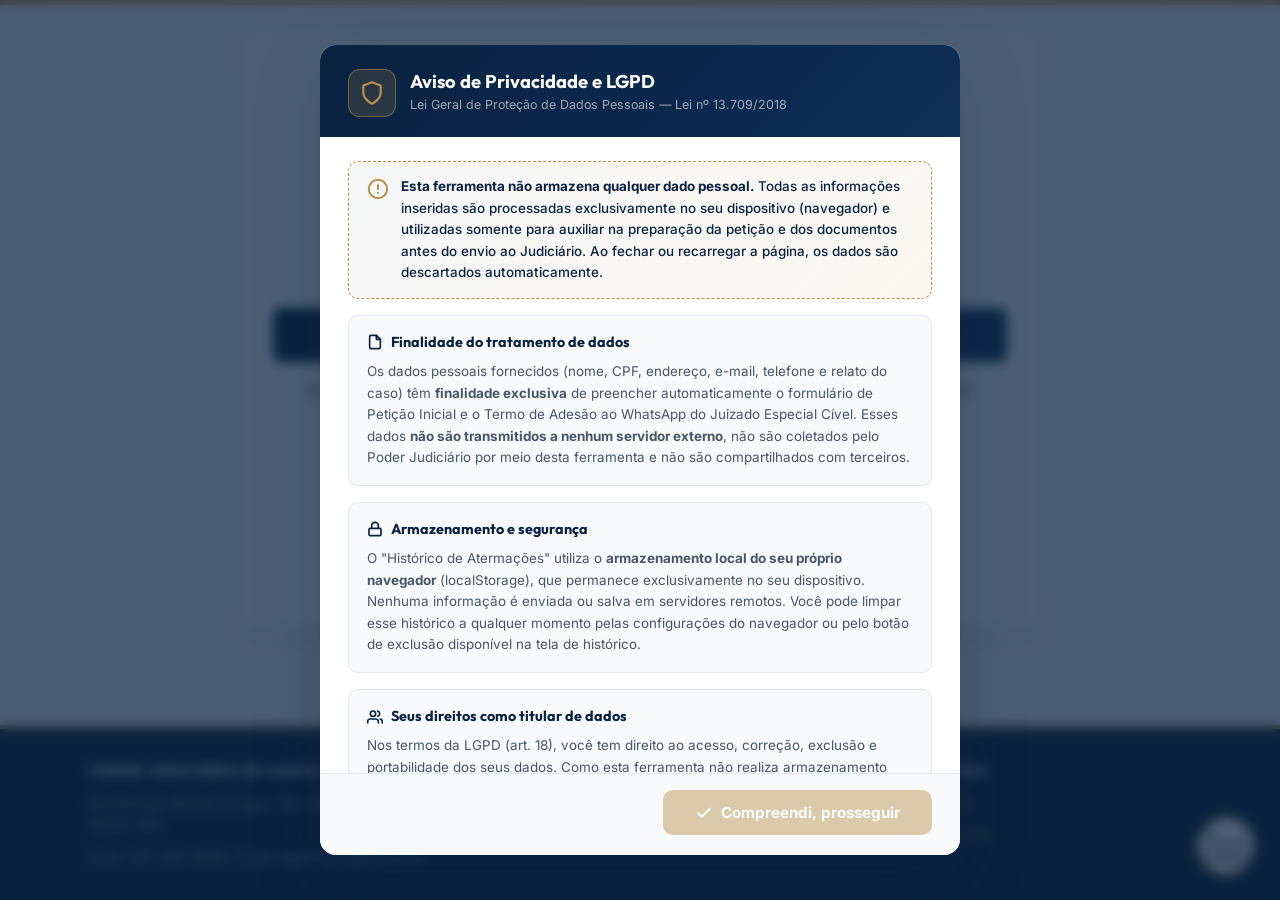
==== index.html @ 0c62af1a "Add files via upload" ====
<!DOCTYPE html>
<html lang="pt-BR">
<head>
    <meta charset="UTF-8">
    <meta http-equiv="X-UA-Compatible" content="IE=edge">
    <meta name="viewport" content="width=device-width, initial-scale=1.0">
    <title>Formulário JEC - Juizado Especial Cível | Comarca de Itapoá</title>
    <meta name="description" content="Preencha online o formulário de reclamação do Juizado Especial Cível da Comarca de Itapoá. Ferramenta gratuita e segura.">
    <link rel="stylesheet" href="./style.css">
    <style>
        /* ===== LGPD CONSENT MODAL ===== */
        #lgpdOverlay {
            position: fixed;
            inset: 0;
            background: rgba(10, 34, 64, 0.72);
            backdrop-filter: blur(6px);
            -webkit-backdrop-filter: blur(6px);
            display: flex;
            align-items: center;
            justify-content: center;
            z-index: 99999;
            padding: 16px;
            animation: lgpdFadeIn 0.3s ease-out;
        }
        @keyframes lgpdFadeIn {
            from { opacity: 0; }
            to   { opacity: 1; }
        }
        #lgpdBox {
            background: #ffffff;
            border-radius: 16px;
            box-shadow: 0 24px 64px rgba(10, 34, 64, 0.28);
            max-width: 640px;
            width: 100%;
            max-height: 90vh;
            display: flex;
            flex-direction: column;
            overflow: hidden;
            animation: lgpdSlideUp 0.35s cubic-bezier(0.34, 1.56, 0.64, 1);
        }
        @keyframes lgpdSlideUp {
            from { transform: translateY(32px) scale(0.97); opacity: 0; }
            to   { transform: translateY(0) scale(1); opacity: 1; }
        }
        #lgpdHeader {
            background: linear-gradient(135deg, #0a2240 0%, #0d2e56 100%);
            padding: 24px 28px 20px;
            display: flex;
            align-items: center;
            gap: 14px;
            flex-shrink: 0;
        }
        #lgpdHeaderIcon {
            width: 48px;
            height: 48px;
            background: rgba(184, 144, 71, 0.18);
            border: 1.5px solid rgba(184, 144, 71, 0.5);
            border-radius: 12px;
            display: flex;
            align-items: center;
            justify-content: center;
            flex-shrink: 0;
        }
        #lgpdHeaderText h2 {
            margin: 0;
            font-family: var(--font-title, 'Barlow', sans-serif);
            font-size: 1.15rem;
            font-weight: 700;
            color: #ffffff;
            line-height: 1.2;
        }
        #lgpdHeaderText p {
            margin: 3px 0 0;
            font-size: 0.78rem;
            color: rgba(255,255,255,0.6);
            font-family: var(--font-body, 'Inter', sans-serif);
        }
        #lgpdBody {
            padding: 24px 28px;
            overflow-y: auto;
            flex: 1;
            display: flex;
            flex-direction: column;
            gap: 16px;
        }
        .lgpd-section {
            background: #f8fafc;
            border: 1px solid #e2e8f0;
            border-radius: 10px;
            padding: 16px 18px;
        }
        .lgpd-section-title {
            display: flex;
            align-items: center;
            gap: 8px;
            margin: 0 0 8px 0;
            font-family: var(--font-title, sans-serif);
            font-size: 0.9rem;
            font-weight: 700;
            color: #0a2240;
        }
        .lgpd-section p {
            margin: 0;
            font-family: var(--font-body, 'Inter', sans-serif);
            font-size: 0.84rem;
            color: #4a5568;
            line-height: 1.6;
        }
        .lgpd-highlight {
            background: linear-gradient(135deg, rgba(10,34,64,0.04) 0%, rgba(184,144,71,0.07) 100%);
            border: 1.5px dashed #b89047;
            border-radius: 10px;
            padding: 14px 18px;
            display: flex;
            align-items: flex-start;
            gap: 12px;
        }
        .lgpd-highlight p {
            margin: 0;
            font-family: var(--font-body, 'Inter', sans-serif);
            font-size: 0.84rem;
            color: #0a2240;
            line-height: 1.6;
            font-weight: 500;
        }
        #lgpdCheckArea {
            display: flex;
            align-items: flex-start;
            gap: 12px;
            padding: 16px 18px;
            background: #f0f4f8;
            border-radius: 10px;
            border: 1.5px solid #cbd5e0;
            cursor: pointer;
            transition: border-color 0.2s ease, background 0.2s ease;
        }
        #lgpdCheckArea:hover {
            border-color: #b89047;
            background: #fefcf5;
        }
        #lgpdCheckArea.checked {
            border-color: #38a169;
            background: #f0fff4;
        }
        #lgpdCheckbox {
            width: 20px;
            height: 20px;
            min-width: 20px;
            accent-color: #38a169;
            margin-top: 1px;
            cursor: pointer;
        }
        #lgpdCheckArea label {
            font-family: var(--font-body, 'Inter', sans-serif);
            font-size: 0.85rem;
            color: #2d3748;
            line-height: 1.55;
            cursor: pointer;
            font-weight: 500;
        }
        #lgpdFooter {
            padding: 16px 28px 20px;
            border-top: 1px solid #e2e8f0;
            display: flex;
            justify-content: flex-end;
            flex-shrink: 0;
            background: #f8fafc;
        }
        #lgpdAcceptBtn {
            background: #b89047;
            color: #ffffff;
            border: none;
            padding: 13px 32px;
            border-radius: 10px;
            font-family: var(--font-body, 'Inter', sans-serif);
            font-size: 0.95rem;
            font-weight: 700;
            cursor: pointer;
            transition: all 0.2s ease;
            opacity: 0.45;
            pointer-events: none;
            display: flex;
            align-items: center;
            gap: 8px;
        }
        #lgpdAcceptBtn.enabled {
            opacity: 1;
            pointer-events: all;
        }
        #lgpdAcceptBtn.enabled:hover {
            background: #a37c37;
            transform: translateY(-1px);
            box-shadow: 0 6px 18px rgba(184,144,71,0.35);
        }
        #lgpdAcceptBtn.enabled:active {
            transform: translateY(0);
        }
    </style>
</head>
<body>

  <!-- ===== MODAL LGPD ===== -->
  <div id="lgpdOverlay" role="dialog" aria-modal="true" aria-labelledby="lgpdTitle">
    <div id="lgpdBox">

      <!-- Cabeçalho -->
      <div id="lgpdHeader">
        <div id="lgpdHeaderIcon">
          <svg viewBox="0 0 24 24" width="26" height="26" fill="none" stroke="#b89047" stroke-width="2" stroke-linecap="round" stroke-linejoin="round">
            <path d="M12 22s8-4 8-10V5l-8-3-8 3v7c0 6 8 10 8 10z"/>
          </svg>
        </div>
        <div id="lgpdHeaderText">
          <h2 id="lgpdTitle">Aviso de Privacidade e LGPD</h2>
          <p>Lei Geral de Proteção de Dados Pessoais — Lei nº 13.709/2018</p>
        </div>
      </div>

      <!-- Corpo -->
      <div id="lgpdBody">

        <!-- Destaque principal -->
        <div class="lgpd-highlight">
          <svg viewBox="0 0 24 24" width="22" height="22" fill="none" stroke="#b89047" stroke-width="2.2" stroke-linecap="round" stroke-linejoin="round" style="flex-shrink:0;margin-top:2px">
            <circle cx="12" cy="12" r="10"/>
            <line x1="12" y1="8" x2="12" y2="12"/>
            <line x1="12" y1="16" x2="12.01" y2="16"/>
          </svg>
          <p><strong>Esta ferramenta não armazena qualquer dado pessoal.</strong> Todas as informações inseridas são processadas exclusivamente no seu dispositivo (navegador) e utilizadas somente para auxiliar na preparação da petição e dos documentos antes do envio ao Judiciário. Ao fechar ou recarregar a página, os dados são descartados automaticamente.</p>
        </div>

        <!-- Seção 1 -->
        <div class="lgpd-section">
          <h3 class="lgpd-section-title">
            <svg viewBox="0 0 24 24" width="16" height="16" fill="none" stroke="#0a2240" stroke-width="2.5" stroke-linecap="round" stroke-linejoin="round"><path d="M14 2H6a2 2 0 0 0-2 2v16a2 2 0 0 0 2 2h12a2 2 0 0 0 2-2V8z"/><polyline points="14 2 14 8 20 8"/></svg>
            Finalidade do tratamento de dados
          </h3>
          <p>Os dados pessoais fornecidos (nome, CPF, endereço, e-mail, telefone e relato do caso) têm <strong>finalidade exclusiva</strong> de preencher automaticamente o formulário de Petição Inicial e o Termo de Adesão ao WhatsApp do Juizado Especial Cível. Esses dados <strong>não são transmitidos a nenhum servidor externo</strong>, não são coletados pelo Poder Judiciário por meio desta ferramenta e não são compartilhados com terceiros.</p>
        </div>

        <!-- Seção 2 -->
        <div class="lgpd-section">
          <h3 class="lgpd-section-title">
            <svg viewBox="0 0 24 24" width="16" height="16" fill="none" stroke="#0a2240" stroke-width="2.5" stroke-linecap="round" stroke-linejoin="round"><rect x="3" y="11" width="18" height="11" rx="2" ry="2"/><path d="M7 11V7a5 5 0 0 1 10 0v4"/></svg>
            Armazenamento e segurança
          </h3>
          <p>O "Histórico de Atermações" utiliza o <strong>armazenamento local do seu próprio navegador</strong> (localStorage), que permanece exclusivamente no seu dispositivo. Nenhuma informação é enviada ou salva em servidores remotos. Você pode limpar esse histórico a qualquer momento pelas configurações do navegador ou pelo botão de exclusão disponível na tela de histórico.</p>
        </div>

        <!-- Seção 3 -->
        <div class="lgpd-section">
          <h3 class="lgpd-section-title">
            <svg viewBox="0 0 24 24" width="16" height="16" fill="none" stroke="#0a2240" stroke-width="2.5" stroke-linecap="round" stroke-linejoin="round"><path d="M17 21v-2a4 4 0 0 0-4-4H5a4 4 0 0 0-4 4v2"/><circle cx="9" cy="7" r="4"/><path d="M23 21v-2a4 4 0 0 0-3-3.87"/><path d="M16 3.13a4 4 0 0 1 0 7.75"/></svg>
            Seus direitos como titular de dados
          </h3>
          <p>Nos termos da LGPD (art. 18), você tem direito ao acesso, correção, exclusão e portabilidade dos seus dados. Como esta ferramenta não realiza armazenamento remoto, o exercício pleno desses direitos ocorre diretamente no seu dispositivo. O envio formal da petição ao Judiciário ocorrerá somente mediante protocolo presencial ou eletrônico no cartório competente, com o consentimento da parte interessada.</p>
        </div>

        <!-- Checkbox de aceite -->
        <div id="lgpdCheckArea" onclick="lgpdAreaClick(event)">
          <input type="checkbox" id="lgpdCheckbox" onchange="lgpdUpdateState()" aria-label="Declaro que li e concordo com a política de privacidade">
          <label for="lgpdCheckbox">Declaro que li e compreendi o presente Aviso de Privacidade e <strong>concordo com o uso temporário dos meus dados pessoais</strong> exclusivamente para a preparação dos documentos do Juizado Especial Cível.</label>
        </div>

      </div>

      <!-- Rodapé com botão -->
      <div id="lgpdFooter">
        <button type="button" id="lgpdAcceptBtn" onclick="acceptLgpd()" disabled>
          <svg viewBox="0 0 24 24" width="18" height="18" fill="none" stroke="currentColor" stroke-width="2.5" stroke-linecap="round" stroke-linejoin="round"><polyline points="20 6 9 17 4 12"/></svg>
          Compreendi, prosseguir
        </button>
      </div>

    </div>
  </div>
  <!-- ===== FIM MODAL LGPD ===== -->

  <!-- Faixa Dourada Superior -->
  <div class="top-accent-bar"></div>

  <div class="app-container">


    <!-- Conteúdo Principal -->
    <main class="container-main">
        <div class="info-container">
            <img src="./icons/judge.svg" class="main-page-illustration" alt="FormulÃ¡rio JEC" style="width: 180px; height: 130px; margin: 0 auto 8px auto; display: block;">
            <h1 class="name">
                Reclamação de Juizado Especial Cível
            </h1>
            <div class="info">
                <h1 class="title">
                    Triagem
                </h1>
                <p class="text" style="text-align: center;">
                    O reclamado (réu) é órgão público, autarquia, fundação ou empresa pública federal?
                </p>
            </div>
            <div class="button-container">
                <a href="./warn.html" class="btn-success">
                    Sim
                </a>
                <a href="./needs.html" class="btn-danger">
                    Não
                </a>
            </div>
            <div style="margin-top: 16px; width: 100%; display: flex; justify-content: center; border-top: 1px solid var(--color-border); padding-top: 16px;">
                <a href="./history.html" class="btn-history" style="text-align: center; width: 100%; max-width: 320px; border: 1.5px solid var(--color-accent); color: var(--color-primary); background-color: transparent; padding: 12px; border-radius: 8px; font-weight: 600; text-decoration: none; transition: all 0.2s ease; display: flex; align-items: center; justify-content: center; gap: 8px;">
                    <svg viewBox="0 0 24 24" width="18" height="18" fill="none" stroke="currentColor" stroke-width="2" stroke-linecap="round" stroke-linejoin="round">
                        <path d="M12 8v4l3 3"></path>
                        <circle cx="12" cy="12" r="10"></circle>
                    </svg>
                    <span>Histórico de Atermações</span>
                </a>
            </div>
        </div>
    </main>
  </div>

  <footer class="app-footer-inst">
    <div class="app-footer-grid">
      <div class="footer-col">
        <h4>Poder Judiciário de Santa Catarina</h4>
        <p>Rua Mariana Michels Borges, 776 - Bairro: Itapema do Norte - CEP: 89249-000</p>
        <p>Fone: (47) 3130-8408 • Email: itapoa.vara1@tjsc.jus.br</p>
      </div>
      <div class="footer-col">
        <h4>Horário de Funcionamento</h4>
        <p>Regimental: 12:00 às 19:00</p>
        <p>Atendimento ao Público: 12:00 às 18:00</p>
      </div>
      <div class="footer-col">
        <h4>Links Úteis</h4>
        <a href="https://app.tjsc.jus.br/tjsc-consulta-email/#/" target="_blank">E-mails úteis</a>
        <a href="https://www.tjsc.jus.br/enderecos-e-telefones" target="_blank">Telefones úteis</a>
      </div>
    </div>
  </footer>

  
  <style type="text/css">
      /* --- Estilos do Cronos Assistente --- */
      .assistant-floating-btn {
          position: fixed;
          bottom: 24px;
          right: 24px;
          width: 60px;
          height: 60px;
          border-radius: 50%;
          border: 3px solid var(--color-accent, #b89047);
          background-color: var(--color-card-bg, #ffffff);
          box-shadow: 0 8px 24px rgba(10, 34, 64, 0.18);
          cursor: pointer;
          z-index: 9999;
          padding: 0;
          overflow: hidden;
          transition: all 0.3s cubic-bezier(0.175, 0.885, 0.32, 1.275);
          display: flex;
          align-items: center;
          justify-content: center;
          outline: none;
      }
      .assistant-floating-btn img {
          width: 100%;
          height: 100%;
          object-fit: cover;
          display: block;
      }
      .assistant-floating-btn:hover {
          transform: scale(1.1) translateY(-3px);
          box-shadow: 0 12px 32px rgba(10, 34, 64, 0.28);
          border-color: var(--color-accent-hover, #a37c37);
      }
      .assistant-floating-btn:active {
          transform: scale(0.95);
      }
      .cronos-modal-overlay {
          position: fixed;
          top: 0;
          left: 0;
          width: 100%;
          height: 100%;
          background-color: rgba(10, 34, 64, 0.4);
          backdrop-filter: blur(4px);
          display: flex;
          align-items: center;
          justify-content: center;
          z-index: 10000;
          animation: fadeInHelp 0.2s ease-out;
      }
      .cronos-modal-overlay.hidden {
          display: none !important;
      }
      .cronos-modal-box {
          background-color: var(--color-card-bg, #ffffff);
          border-radius: var(--radius, 8px);
          box-shadow: 0 15px 35px rgba(10, 34, 64, 0.2);
          width: 90%;
          box-sizing: border-box;
          animation: scaleUpHelp 0.2s ease-out;
      }
      .assistant-giant-box {
          max-width: 840px !important;
          width: 94% !important;
          max-height: 90vh;
          display: flex;
          flex-direction: column;
          padding: 0 !important;
          overflow: hidden;
          border: 1px solid var(--color-border, #e2e8f0);
      }
      .assistant-modal-header {
          display: flex;
          align-items: center;
          gap: 16px;
          padding: 20px 24px;
          background-color: var(--color-bg, #f4f6f9);
          border-bottom: 1px solid var(--color-border, #e2e8f0);
          position: relative;
          flex-shrink: 0;
          text-align: left;
      }
      .assistant-modal-logo {
          width: 36px;
          height: 36px;
          border-radius: 50%;
          border: 1.5px solid var(--color-accent, #b89047);
          object-fit: cover;
      }
      .cronos-modal-title {
          font-family: var(--font-title, sans-serif);
          font-size: 1.25rem;
          font-weight: 700;
          color: var(--color-primary, #0a2240);
          margin: 0;
      }
      .assistant-modal-close-btn {
          position: absolute;
          top: 16px;
          right: 20px;
          background: transparent;
          border: none;
          font-size: 1.75rem;
          font-weight: 300;
          line-height: 1;
          color: var(--color-text-muted, #718096);
          cursor: pointer;
          transition: color 0.2s ease;
      }
      .assistant-modal-close-btn:hover {
          color: var(--color-error, #e53e3e);
      }
      .assistant-modal-body {
          padding: 24px;
          overflow-y: auto;
          flex-grow: 1;
          box-sizing: border-box;
          text-align: left;
      }
      .assistant-body-layout {
          display: flex;
          gap: 24px;
          align-items: flex-start;
      }
      .assistant-hero-column {
          flex: 0 0 240px;
          background: linear-gradient(135deg, rgba(10, 34, 64, 0.03) 0%, rgba(184, 144, 71, 0.05) 100%);
          border: 1px solid var(--color-border, #e2e8f0);
          border-radius: 12px;
          padding: 24px 20px;
          box-sizing: border-box;
          display: flex;
          flex-direction: column;
          align-items: center;
          gap: 16px;
          position: sticky;
          top: 0;
          box-shadow: 0 4px 12px rgba(10, 34, 64, 0.03);
          align-self: flex-start;
      }
      .assistant-hero-column img {
          width: 140px;
          height: 140px;
          border-radius: 50%;
          border: 4px solid var(--color-accent, #b89047);
          object-fit: cover;
          box-shadow: 0 8px 20px rgba(10, 34, 64, 0.15);
          transition: all 0.3s cubic-bezier(0.175, 0.885, 0.32, 1.275);
      }
      .assistant-hero-column:hover img {
          transform: scale(1.06) rotate(3deg);
          border-color: var(--color-accent-hover, #a37c37);
      }
      .assistant-hero-title {
          margin: 0;
          font-family: var(--font-title, sans-serif);
          font-size: 1.15rem;
          color: var(--color-primary, #0a2240);
          font-weight: 700;
          text-align: center;
      }
      .assistant-hero-text {
          margin: 0;
          font-family: var(--font-body, sans-serif);
          font-size: 0.85rem;
          color: var(--color-text-muted, #718096);
          line-height: 1.45;
          text-align: center;
      }
      .assistant-content-column {
          flex: 1;
          display: flex;
          flex-direction: column;
          gap: 12px;
      }
      .assistant-contact-section {
          background: linear-gradient(135deg, rgba(10, 34, 64, 0.02) 0%, rgba(184, 144, 71, 0.04) 100%);
          border: 1px dashed var(--color-accent, #b89047);
          border-radius: 8px;
          padding: 16px 20px;
          margin-top: 12px;
      }
      .cronos-modal-btn {
          padding: 10px 20px;
          font-family: var(--font-body, sans-serif);
          font-size: 0.9rem;
          font-weight: 500;
          border-radius: var(--radius, 8px);
          cursor: pointer;
          transition: all 0.2s ease;
          display: inline-flex;
          align-items: center;
          justify-content: center;
          gap: 8px;
          text-decoration: none;
          border: none;
      }
      .cronos-modal-btn-primary {
          background-color: var(--color-accent, #b89047);
          color: white;
      }
      .cronos-modal-btn-primary:hover {
          background-color: var(--color-accent-hover, #a37c37);
          transform: translateY(-1px);
      }
      @keyframes fadeInHelp {
          from { opacity: 0; }
          to { opacity: 1; }
      }
      @keyframes scaleUpHelp {
          from { transform: scale(0.95); opacity: 0; }
          to { transform: scale(1); opacity: 1; }
      }
  </style>
  <!-- Botão Flutuante do Cronos Assistente -->
  <button type="button" id="cronosAssistantBtn" class="assistant-floating-btn" title="Cronos Assistente - Ajuda Geral">
      <img src="./icons/cronos-assistant.jpg" alt="Cronos Assistente">
  </button>

  <!-- Modal Gigante do Cronos Assistente -->
  <div id="cronosAssistantModal" class="cronos-modal-overlay hidden">
      <div class="cronos-modal-box assistant-giant-box">
          <div class="assistant-modal-header">
              <img src="./icons/cronos-assistant.jpg" class="assistant-modal-logo" alt="Cronos Assistente">
              <div>
                  <h3 class="cronos-modal-title">Triagem JEC</h3>
                  <p style="margin: 2px 0 0 0; font-size: 0.85rem; color: var(--color-text-muted); font-family: var(--font-body); line-height: 1;">Guia de Ajuda Integrado</p>
              </div>
              <button type="button" class="assistant-modal-close-btn" id="closeAssistantModalBtn">&times;</button>
          </div>
          
          <div class="assistant-modal-body">
              <div class="assistant-body-layout">
                  <!-- Coluna da Esquerda: Cronos Assistente Hero -->
                  <div class="assistant-hero-column">
                      <img src="./icons/cronos-assistant.jpg" alt="Cronos Assistente">
                      <h4 class="assistant-hero-title">Como funciona?</h4>
                      <p class="assistant-hero-text">
                          Eu sou o Cronos, seu assistente. Veja ao lado como funciona a triagem de competência!
                      </p>
                  </div>

                  <!-- Coluna da Direita: Conteúdo de Instrução -->
                  <div class="assistant-content-column">
                                  <h3 style="margin: 0 0 12px 0; font-family: var(--font-title); color: var(--color-primary); font-size: 1.1rem; font-weight: 700;">🔍 Triagem do Juizado Especial Cível (JEC)</h3>
            <p style="margin-bottom: 12px; font-size: 0.88rem; color: var(--color-text-main);">Esta página realiza uma triagem obrigatória para saber se o seu caso pode ser processado no Juizado Especial Cível da Justiça Estadual.</p>
            <h4 style="margin: 14px 0 6px 0; color: var(--color-primary); font-size: 0.95rem; font-weight: 700; font-family: var(--font-title);">Regra de competência:</h4>
            <ul style="padding-left: 20px; margin: 0; display: flex; flex-direction: column; gap: 8px; font-size: 0.85rem; color: var(--color-text-main);">
                <li>O JEC Estadual não pode julgar processos contra a União, Caixa Econômica Federal, INSS ou outros órgãos públicos federais.</li>
                <li>Se a empresa ou órgão reclamado for Federal, responda <strong>"Sim"</strong> para ser orientado sobre qual órgão procurar (Justiça Federal).</li>
                <li>Se for contra empresas comuns (lojas, bancos privados, telefônicas) ou pessoas físicas, clique em <strong>"Não"</strong> para prosseguir para a atermação.</li>
            </ul>
                  </div>
              </div>
          </div>
          
          <div class="cronos-modal-buttons" style="margin-top: 0; justify-content: flex-end; padding: 16px 24px; background-color: var(--color-bg); border-top: 1px solid var(--color-border); flex-shrink: 0; display: flex; gap: 12px; box-sizing: border-box;">
              <button type="button" class="cronos-modal-btn cronos-modal-btn-primary" id="closeAssistantModalOkBtn">Entendi, obrigado!</button>
          </div>
      </div>
  </div>

  <script src="./assistant.js"></script>

  <script>
    // ===== LGPD Consent Logic =====
    (function () {
      var overlay = document.getElementById('lgpdOverlay');
      var btn     = document.getElementById('lgpdAcceptBtn');
      var chk     = document.getElementById('lgpdCheckbox');
      var area    = document.getElementById('lgpdCheckArea');

      // Se já aceitou nesta sessão, esconde o modal imediatamente
      if (sessionStorage.getItem('lgpdAccepted') === '1') {
        overlay.style.display = 'none';
      }

      // Atualiza a UI com base no estado atual do checkbox
      window.lgpdUpdateState = function () {
        if (chk.checked) {
          area.classList.add('checked');
          btn.classList.add('enabled');
          btn.disabled = false;
        } else {
          area.classList.remove('checked');
          btn.classList.remove('enabled');
          btn.disabled = true;
        }
      };

      // Clique na área (fora do checkbox): alterna manualmente e atualiza
      window.lgpdAreaClick = function (event) {
        if (event.target === chk || event.target.tagName === 'LABEL') return;
        chk.checked = !chk.checked;
        lgpdUpdateState();
      };

      window.acceptLgpd = function () {
        if (!chk.checked) return;
        sessionStorage.setItem('lgpdAccepted', '1');
        overlay.style.transition = 'opacity 0.3s ease';
        overlay.style.opacity = '0';
        setTimeout(function () { overlay.style.display = 'none'; }, 300);
      };
    })();
  </script></body>
</html>
---- style.css ----
@import url('https://fonts.googleapis.com/css2?family=Outfit:wght@300;400;500;600;700&family=Inter:wght@400;500;600&display=swap');

:root {
  --color-primary: #0a2240;      /* Azul Escuro Institucional TJSC */
  --color-primary-light: #16365c;
  --color-accent: #b89047;       /* Dourado TJSC */
  --color-accent-hover: #a37c37;
  --color-bg: #f4f6f9;           /* Cinza claro de fundo */
  --color-card-bg: #ffffff;      /* Fundo do card */
  --color-text-main: #2d3748;    /* Texto principal */
  --color-text-muted: #718096;   /* Texto secundário */
  --color-border: #e2e8f0;       /* Cor de borda */
  --color-success: #38a169;      /* Verde sucesso */
  --color-error: #e53e3e;        /* Vermelho erro */
  --font-title: 'Outfit', -apple-system, BlinkMacSystemFont, "Segoe UI", sans-serif;
  --font-body: 'Inter', -apple-system, BlinkMacSystemFont, "Segoe UI", sans-serif;
  --shadow-premium: 0 10px 30px rgba(10, 34, 64, 0.05);
  --shadow-soft: 0 4px 12px rgba(10, 34, 64, 0.03);
  --radius: 8px;
}

* {
  box-sizing: border-box;
  margin: 0;
  padding: 0;
}

body {
  font-family: var(--font-body);
  background-color: var(--color-bg);
  color: var(--color-text-main);
  min-height: 100vh;
  display: flex;
  flex-direction: column;
  line-height: 1.5;
}

/* Faixa Dourada Superior */
.top-accent-bar {
  height: 5px;
  background: linear-gradient(90deg, var(--color-accent) 0%, #d4b473 50%, var(--color-accent) 100%);
  width: 100%;
  flex-shrink: 0;
}

/* Container Principal */
.app-container {
  width: 100%;
  max-width: 1100px;
  margin: 0 auto;
  padding: 24px;
  display: flex;
  flex-direction: column;
  gap: 24px;
  flex-grow: 1;
}

/* Header */
.app-header {
  display: flex;
  justify-content: space-between;
  align-items: center;
  border-bottom: 1px solid var(--color-border);
  padding-bottom: 18px;
}

.logo-area {
  display: flex;
  align-items: center;
  gap: 14px;
}

.logo-icon {
  color: var(--color-accent);
  filter: drop-shadow(0 2px 4px rgba(0, 0, 0, 0.08));
}

.title-wrapper {
  display: flex;
  flex-direction: column;
}

.main-title {
  font-family: var(--font-title);
  font-size: 11px;
  text-transform: uppercase;
  letter-spacing: 1.8px;
  color: var(--color-text-muted);
  font-weight: 700;
}

.sub-title {
  font-family: var(--font-title);
  font-size: 20px;
  color: var(--color-primary);
  font-weight: 700;
}

.app-tag {
  font-family: var(--font-title);
  font-size: 12px;
  font-weight: 700;
  background-color: rgba(184, 144, 71, 0.12);
  color: var(--color-accent);
  padding: 4px 10px;
  border-radius: 6px;
  letter-spacing: 0.8px;
}

/* Abas do Dashboard */
.dashboard-tabs {
  display: flex;
  gap: 8px;
  border-bottom: 2px solid var(--color-border);
  padding-bottom: 1px;
  position: sticky;
  top: 0;
  background-color: var(--color-bg);
  z-index: 100;
  padding-top: 14px;
  margin-top: -14px;
  transition: box-shadow 0.2s ease, border-color 0.2s ease;
}

.dashboard-tabs.stuck {
  box-shadow: 0 4px 6px -1px rgba(0, 0, 0, 0.05), 0 2px 4px -1px rgba(0, 0, 0, 0.03);
  border-bottom-color: transparent;
}

.tab-link {
  display: flex;
  align-items: center;
  gap: 8px;
  padding: 12px 20px;
  color: var(--color-text-muted);
  font-family: var(--font-title);
  font-size: 14px;
  font-weight: 600;
  text-decoration: none;
  border-bottom: 2px solid transparent;
  margin-bottom: -2px;
  transition: all 0.2s ease;
}

.tab-link:hover {
  color: var(--color-primary);
  background-color: rgba(10, 34, 64, 0.03);
  border-top-left-radius: 8px;
  border-top-right-radius: 8px;
}

.tab-link.active {
  color: var(--color-primary);
  border-bottom-color: var(--color-accent);
}

.tab-link svg {
  transition: transform 0.2s ease;
}

.tab-link:hover svg {
  transform: translateY(-1px);
}

/* Conteúdo JEC Específico */
.container-main {
  display: flex;
  flex-direction: column;
  align-items: center;
  width: 100%;
  gap: 24px;
}

/* Info container que age como o Card */
.info-container {
  background-color: var(--color-card-bg);
  border-radius: 16px;
  padding: 32px;
  box-shadow: var(--shadow-premium);
  border: 1px solid var(--color-border);
  display: flex;
  flex-direction: column;
  gap: 24px;
  width: 100%;
  max-width: 800px;
  transition: all 0.3s ease;
}

.name {
  font-family: var(--font-title);
  color: var(--color-primary);
  font-size: 1.8rem;
  font-weight: 700;
  text-align: center;
  border-bottom: 1.5px solid var(--color-border);
  padding-bottom: 16px;
}

.info {
  display: flex;
  flex-direction: column;
  gap: 16px;
}

.title {
  font-family: var(--font-title);
  background: linear-gradient(135deg, var(--color-primary) 0%, var(--color-primary-light) 100%);
  color: white;
  font-weight: 600;
  font-size: 1.25rem;
  padding: 12px 20px;
  border-radius: 8px;
  text-align: center;
}

.text {
  font-size: 1.05rem;
  color: var(--color-text-main);
  line-height: 1.6;
}

.button-container {
  display: flex;
  gap: 16px;
  justify-content: center;
  align-items: center;
  margin-top: 8px;
}

.btn-success,
.btn-danger,
.btn {
  font-family: var(--font-title);
  font-size: 1rem;
  font-weight: 600;
  padding: 12px 28px;
  border-radius: 8px;
  cursor: pointer;
  transition: all 0.2s ease;
  display: inline-flex;
  align-items: center;
  justify-content: center;
  text-decoration: none;
}

.btn-success {
  background-color: var(--color-primary);
  color: white;
  box-shadow: 0 4px 12px rgba(10, 34, 64, 0.15);
}

.btn-success:hover {
  background-color: var(--color-primary-light);
  box-shadow: 0 6px 16px rgba(10, 34, 64, 0.25);
  transform: translateY(-1px);
}

.btn-danger {
  background-color: white;
  border: 1.5px solid var(--color-border);
  color: var(--color-text-main);
}

.btn-danger:hover {
  border-color: var(--color-error);
  color: var(--color-error);
  background-color: rgba(229, 62, 62, 0.03);
  transform: translateY(-1px);
}

.btn-history {
  border: 1.5px solid var(--color-accent) !important;
  color: var(--color-primary) !important;
  background-color: transparent !important;
  transition: all 0.2s ease !important;
}

.btn-history:hover {
  background-color: var(--color-accent) !important;
  color: white !important;
  transform: translateY(-1px) !important;
  box-shadow: 0 4px 12px rgba(184, 144, 71, 0.15);
}

.section {
  display: flex;
  flex-direction: column;
  gap: 20px;
  width: 100%;
}

.input-group {
  display: flex;
  flex-direction: column;
  gap: 8px;
  width: 100%;
}

.input-box {
  display: flex;
  flex-direction: column;
  gap: 8px;
  width: 100%;
}

.input-placeholder {
  font-size: 11px;
  font-weight: 600;
  color: var(--color-text-muted);
  text-transform: uppercase;
  letter-spacing: 0.8px;
}

.form-input {
  width: 100%;
  padding: 12px 16px;
  font-family: var(--font-body);
  font-size: 14px;
  border: 1.5px solid var(--color-border);
  border-radius: 8px;
  background-color: #fafbfc;
  color: var(--color-text-main);
  outline: none;
  transition: all 0.2s ease;
}

.form-input:focus {
  border-color: var(--color-accent);
  box-shadow: 0 0 0 3px rgba(184, 144, 71, 0.15);
  background-color: #ffffff;
}

/* Select custom style */
.form-select {
  width: 100%;
  padding: 12px 16px;
  font-family: var(--font-body);
  font-size: 14px;
  border: 1.5px solid var(--color-border);
  border-radius: 8px;
  background-color: #fafbfc;
  color: var(--color-text-main);
  outline: none;
  transition: all 0.2s ease;
  appearance: none;
  background-image: url("data:image/svg+xml;charset=UTF-8,%3csvg xmlns='http://www.w3.org/2000/svg' viewBox='0 0 24 24' fill='none' stroke='%23718096' stroke-width='2' stroke-linecap='round' stroke-linejoin='round'%3e%3cpolyline points='6 9 12 15 18 9'%3e%3c/polyline%3e%3c/svg%3e");
  background-repeat: no-repeat;
  background-position: right 16px center;
  background-size: 16px;
}

.form-select:focus {
  border-color: var(--color-accent);
  box-shadow: 0 0 0 3px rgba(184, 144, 71, 0.15);
  background-color: #ffffff;
}

textarea.form-input {
  resize: vertical;
  min-height: 120px;
}

.check-box {
  display: flex;
  align-items: center;
  gap: 10px;
  cursor: pointer;
}

.check-box input[type="checkbox"] {
  width: 18px;
  height: 18px;
  accent-color: var(--color-accent);
  cursor: pointer;
}

.check-box .check {
  font-size: 14px;
  font-weight: 500;
  color: var(--color-text-main);
  text-transform: none;
  letter-spacing: normal;
}

.warn {
  color: var(--color-error);
  font-size: 12px;
  font-weight: 500;
  margin-top: 4px;
  display: flex;
  align-items: center;
  gap: 4px;
}

.hidden {
  display: none !important;
}

/* Footer institucional oficial do Cronos */
.app-footer-inst {
  background-color: var(--color-primary);
  color: rgba(255, 255, 255, 0.7);
  padding: 32px 24px;
  margin-top: auto;
  border-top: 4px solid var(--color-accent);
}

.app-footer-grid {
  display: grid;
  grid-template-columns: 1.5fr 1fr 1fr;
  gap: 32px;
  max-width: 1100px;
  margin: 0 auto;
}

@media (max-width: 768px) {
  .app-footer-grid {
    grid-template-columns: 1fr;
    gap: 24px;
  }
}

.footer-col {
  display: flex;
  flex-direction: column;
  gap: 12px;
}

.footer-col h4 {
  font-family: var(--font-title);
  color: white;
  font-size: 14px;
  text-transform: uppercase;
  letter-spacing: 1px;
}

.footer-col p, .footer-col span {
  font-size: 13px;
  line-height: 1.6;
}

.footer-col a {
  color: var(--color-accent);
  text-decoration: none;
  font-size: 13px;
  transition: color 0.2s;
}

.footer-col a:hover {
  color: #d4b473;
  text-decoration: underline;
}

/* Estilos dos Anexos / Previews */
.file-preview, .file-preview-grid {
  margin-top: 10px;
  display: flex;
  gap: 10px;
  flex-wrap: wrap;
}
.file-preview-item {
  position: relative;
  width: 80px;
  height: 80px;
  border-radius: 8px;
  border: 1.5px solid var(--color-border);
  overflow: hidden;
  box-shadow: var(--shadow-soft);
}
.file-preview-item img {
  width: 100%;
  height: 100%;
  object-fit: cover;
}
.file-preview-item .remove-preview-btn {
  position: absolute;
  top: 4px;
  right: 4px;
  background-color: rgba(229, 62, 62, 0.9);
  color: white;
  border: none;
  border-radius: 50%;
  width: 20px;
  height: 20px;
  font-size: 12px;
  font-weight: bold;
  cursor: pointer;
  display: flex;
  align-items: center;
  justify-content: center;
  box-shadow: 0 2px 4px rgba(0, 0, 0, 0.2);
  transition: background-color 0.2s;
}
.file-preview-item .remove-preview-btn:hover {
  background-color: #e53e3e;
}

/* Estilos de Impressão */
@media print {
  body {
    background-color: white !important;
    color: black !important;
  }
  .top-accent-bar,
  .app-header,
  .dashboard-tabs,
  .info-container,
  .app-footer-inst,
  #pageFooter {
    display: none !important;
  }
  .container-main {
    padding: 0 !important;
    margin: 0 !important;
  }
  #doc1, #doc2 {
    display: block !important;
  }
  #firstTerm:not(.hidden),
  #secondTerm:not(.hidden),
  #thirdTerm:not(.hidden) {
    display: block !important;
    page-break-after: always;
  }
  .attached-doc-page {
    display: block !important;
    page-break-before: always;
    page-break-after: always;
  }
}

/* Modal Estilos */
.cronos-modal-overlay {
  position: fixed;
  top: 0;
  left: 0;
  right: 0;
  bottom: 0;
  background-color: rgba(10, 34, 64, 0.65);
  display: flex;
  align-items: center;
  justify-content: center;
  z-index: 10000;
  backdrop-filter: blur(4px);
  animation: fadeIn 0.25s ease;
}

.cronos-modal-box {
  background-color: var(--color-card-bg);
  border-radius: 16px;
  padding: 32px;
  max-width: 500px;
  width: 90%;
  box-shadow: 0 20px 40px rgba(10, 34, 64, 0.15);
  border: 1px solid var(--color-border);
  display: flex;
  flex-direction: column;
  gap: 20px;
  animation: scaleUp 0.25s cubic-bezier(0.34, 1.56, 0.64, 1);
  text-align: center;
}

.cronos-modal-title {
  font-family: var(--font-title);
  color: var(--color-primary);
  font-size: 1.5rem;
  font-weight: 700;
}

.cronos-modal-text {
  font-size: 1rem;
  color: var(--color-text-main);
  line-height: 1.6;
}

.cronos-modal-buttons {
  display: flex;
  gap: 16px;
  justify-content: center;
  margin-top: 8px;
}

.cronos-modal-btn {
  font-family: var(--font-title);
  font-size: 0.95rem;
  font-weight: 600;
  padding: 10px 24px;
  border-radius: 8px;
  cursor: pointer;
  transition: all 0.2s ease;
  display: inline-flex;
  align-items: center;
  justify-content: center;
  gap: 8px;
  text-decoration: none;
  border: none;
}

.cronos-modal-btn-primary {
  background-color: var(--color-accent);
  color: white;
}

.cronos-modal-btn-primary:hover {
  background-color: var(--color-accent-hover);
  transform: translateY(-1px);
}

.cronos-modal-btn-secondary {
  background-color: var(--color-primary);
  color: white;
}

.cronos-modal-btn-secondary:hover {
  background-color: var(--color-primary-light);
  transform: translateY(-1px);
}

.cronos-modal-btn-cancel {
  background-color: white;
  border: 1.5px solid var(--color-border);
  color: var(--color-text-muted);
}

.cronos-modal-btn-cancel:hover {
  border-color: var(--color-text-main);
  color: var(--color-text-main);
}

@keyframes fadeIn {
  from { opacity: 0; }
  to { opacity: 1; }
}

@keyframes scaleUp {
  from { transform: scale(0.95); opacity: 0; }
  to { transform: scale(1); opacity: 1; }
}

/* ==========================================
   BOTOES FLUTUANTES DE AJUDA E POPUPS (JEC)
   ========================================== */

.help-popup-container {
  display: inline-block;
  line-height: 1;
  z-index: 99;
}

.btn-help-icon {
  background-color: transparent;
  border: 1.5px solid var(--color-border);
  color: var(--color-text-muted);
  width: 28px;
  height: 28px;
  border-radius: 50%;
  display: inline-flex;
  align-items: center;
  justify-content: center;
  cursor: pointer;
  transition: all 0.2s ease;
  padding: 0;
  outline: none;
}

.btn-help-icon:hover,
.btn-help-icon.active {
  background-color: var(--color-bg);
  border-color: var(--color-accent);
  color: var(--color-accent);
  box-shadow: 0 0 8px rgba(184, 144, 71, 0.2);
}

.btn-help-icon svg {
  display: block;
}

.help-popup-content {
  position: absolute;
  top: 100%;
  right: 0;
  margin-top: 8px;
  background-color: rgba(255, 255, 255, 0.98);
  backdrop-filter: blur(8px);
  -webkit-backdrop-filter: blur(8px);
  border: 1px solid var(--color-border);
  box-shadow: 0 10px 30px rgba(10, 34, 64, 0.12);
  border-radius: var(--radius);
  padding: 16px;
  z-index: 1000;
  width: max-content;
  max-width: 320px;
  box-sizing: border-box;
  animation: fadeInHelp 0.2s ease-out;
}

.help-popup-content.hidden {
  display: none !important;
}

@keyframes fadeInHelp {
  from {
    opacity: 0;
  }
  to {
    opacity: 1;
  }
}

/* Custom scrollbar inside the popup description */
.help-popup-content div::-webkit-scrollbar {
  width: 4px;
}

.help-popup-content div::-webkit-scrollbar-track {
  background: transparent;
}

.help-popup-content div::-webkit-scrollbar-thumb {
  background: var(--color-border);
  border-radius: 2px;
}

.help-popup-content div::-webkit-scrollbar-thumb:hover {
  background: var(--color-accent);
}

/* ==========================================
   BOTOES FLUTUANTES DO ASSISTENTE CRONOS
   ========================================== */

/* Botão flutuante na extremidade inferior direita */
.assistant-floating-btn {
  position: fixed;
  bottom: 24px;
  right: 24px;
  width: 60px;
  height: 60px;
  border-radius: 50%;
  border: 3px solid var(--color-accent);
  background-color: var(--color-card-bg);
  box-shadow: 0 8px 24px rgba(10, 34, 64, 0.18);
  cursor: pointer;
  z-index: 9999;
  padding: 0;
  overflow: hidden;
  transition: all 0.3s cubic-bezier(0.175, 0.885, 0.32, 1.275);
  display: flex;
  align-items: center;
  justify-content: center;
  outline: none;
}

.assistant-floating-btn img {
  width: 100%;
  height: 100%;
  object-fit: cover;
  display: block;
}

.assistant-floating-btn:hover {
  transform: scale(1.1) translateY(-3px);
  box-shadow: 0 12px 32px rgba(10, 34, 64, 0.28);
  border-color: var(--color-accent-hover);
}

.assistant-floating-btn:active {
  transform: scale(0.95);
}

/* Modal Gigante do Assistente */
.assistant-giant-box {
  max-width: 840px !important;
  width: 94% !important;
  max-height: 90vh;
  display: flex;
  flex-direction: column;
  padding: 0 !important; /* Retira o padding padrão do box para estruturar o scroll interno */
  overflow: hidden;
  border: 1px solid var(--color-border);
}

.assistant-modal-header {
  display: flex;
  align-items: center;
  gap: 16px;
  padding: 20px 24px;
  background-color: var(--color-bg);
  border-bottom: 1px solid var(--color-border);
  position: relative;
  flex-shrink: 0;
}

.assistant-modal-logo {
  width: 36px;
  height: 36px;
  border-radius: 50%;
  border: 1.5px solid var(--color-accent);
  object-fit: cover;
}

.assistant-modal-close-btn {
  position: absolute;
  top: 16px;
  right: 20px;
  background: transparent;
  border: none;
  font-size: 1.75rem;
  font-weight: 300;
  line-height: 1;
  color: var(--color-text-muted);
  cursor: pointer;
  transition: color 0.2s ease;
}

.assistant-modal-close-btn:hover {
  color: var(--color-error);
}

.assistant-modal-body {
  padding: 24px;
  overflow-y: auto;
  flex-grow: 1;
  box-sizing: border-box;
}

/* Layout de duas colunas do Assistente */
.assistant-body-layout {
  display: flex;
  gap: 24px;
  align-items: flex-start;
}

.assistant-hero-column {
  flex: 0 0 240px;
  background: linear-gradient(135deg, rgba(10, 34, 64, 0.03) 0%, rgba(184, 144, 71, 0.05) 100%);
  border: 1px solid var(--color-border);
  border-radius: 12px;
  padding: 24px 20px;
  box-sizing: border-box;
  display: flex;
  flex-direction: column;
  align-items: center;
  gap: 16px;
  position: sticky;
  top: 0;
  box-shadow: var(--shadow-soft);
  align-self: flex-start;
}

.assistant-hero-column img {
  width: 140px;
  height: 140px;
  border-radius: 50%;
  border: 4px solid var(--color-accent);
  object-fit: cover;
  box-shadow: 0 8px 20px rgba(10, 34, 64, 0.15);
  transition: all 0.3s cubic-bezier(0.175, 0.885, 0.32, 1.275);
}

.assistant-hero-column:hover img {
  transform: scale(1.06) rotate(3deg);
  border-color: var(--color-accent-hover);
}

.assistant-hero-title {
  margin: 0;
  font-family: var(--font-title);
  font-size: 1.15rem;
  color: var(--color-primary);
  font-weight: 700;
  text-align: center;
}

.assistant-hero-text {
  margin: 0;
  font-family: var(--font-body);
  font-size: 0.85rem;
  color: var(--color-text-muted);
  line-height: 1.45;
  text-align: center;
}

.assistant-content-column {
  flex: 1;
  display: flex;
  flex-direction: column;
  gap: 12px;
}

/* Acordeão elegante */
.assistant-accordion {
  display: flex;
  flex-direction: column;
  gap: 12px;
  margin-bottom: 24px;
}

.accordion-item {
  border: 1px solid var(--color-border);
  border-radius: var(--radius);
  background-color: var(--color-card-bg);
  overflow: hidden;
  transition: border-color 0.2s ease;
}

.accordion-item:hover {
  border-color: var(--color-accent);
}

.accordion-header {
  width: 100%;
  padding: 16px 20px;
  background: transparent;
  border: none;
  display: flex;
  justify-content: space-between;
  align-items: center;
  font-family: var(--font-title);
  font-weight: 600;
  font-size: 0.95rem;
  color: var(--color-primary);
  text-align: left;
  cursor: pointer;
  outline: none;
  transition: background-color 0.2s ease;
}

.accordion-header:hover {
  background-color: rgba(184, 144, 71, 0.04);
}

.accordion-header .chevron {
  transition: transform 0.3s ease;
  color: var(--color-text-muted);
}

.accordion-item.active {
  border-color: var(--color-accent);
  box-shadow: 0 4px 12px rgba(184, 144, 71, 0.05);
}

.accordion-item.active .accordion-header {
  background-color: rgba(184, 144, 71, 0.05);
  border-bottom: 1px solid var(--color-border);
}

.accordion-item.active .chevron {
  transform: rotate(180deg);
  color: var(--color-accent);
}

.accordion-content {
  padding: 0;
  max-height: 0;
  overflow: hidden;
  transition: max-height 0.3s ease-out, padding 0.3s ease-out;
  background-color: #fafbfc;
}

.accordion-item.active .accordion-content {
  padding: 18px 20px;
  max-height: 500px; /* Suficiente para o conteúdo expandido */
  overflow-y: auto;
}

.accordion-content p {
  margin-bottom: 12px;
  font-family: var(--font-body);
  font-size: 0.88rem;
  color: var(--color-text-main);
  line-height: 1.5;
}

.accordion-content ul {
  padding-left: 20px;
  display: flex;
  flex-direction: column;
  gap: 8px;
}

.accordion-content li {
  font-family: var(--font-body);
  font-size: 0.85rem;
  color: var(--color-text-main);
  line-height: 1.5;
}

/* Seção de Contatos no Assistente */
.assistant-contact-section {
  background: linear-gradient(135deg, rgba(10, 34, 64, 0.02) 0%, rgba(184, 144, 71, 0.04) 100%);
  border: 1px dashed var(--color-accent);
  border-radius: var(--radius);
  padding: 16px 20px;
  margin-top: 12px;
}

/* Botões do rodapé do modal no modal customizado do assistente */
.assistant-giant-box .cronos-modal-buttons {
  padding: 16px 24px;
  background-color: var(--color-bg);
  border-top: 1px solid var(--color-border);
  margin-top: 0;
  flex-shrink: 0;
  box-sizing: border-box;
}
/* --- Ilustracoes das Paginas Principais (unDraw) --- */
.main-page-illustration {
    width: 200px;
    height: 140px;
    object-fit: contain;
    margin-bottom: 16px;
    filter: drop-shadow(0 4px 12px rgba(10, 34, 64, 0.06));
    transition: transform 0.3s ease;
    display: inline-block;
}
.main-page-illustration:hover {
    transform: scale(1.03) translateY(-2px);
}
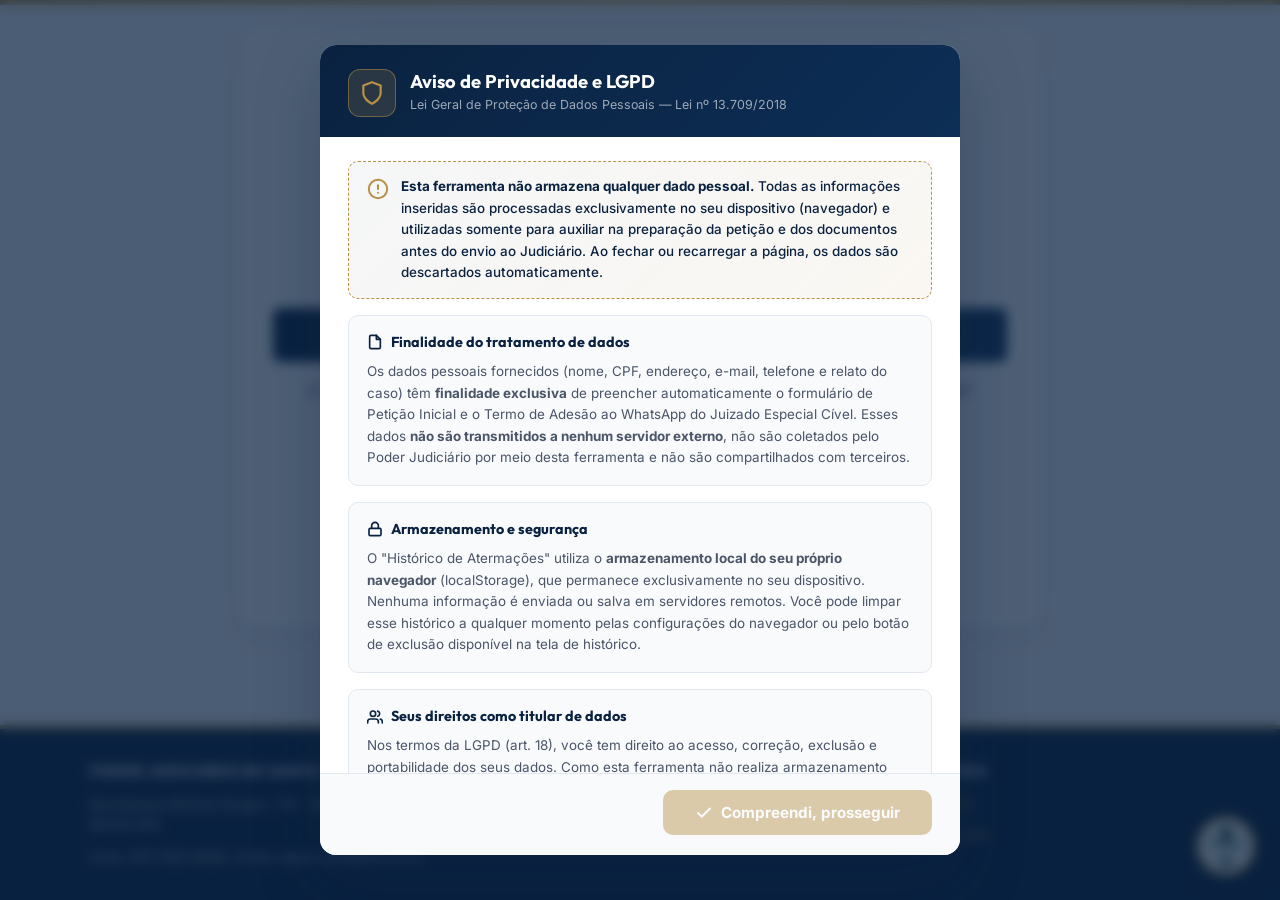
==== commit 4d4ac15c: "Initial commit" ====
--- a/index.html
+++ b/index.html
@@ -284,8 +284,8 @@
 
     <!-- Conteúdo Principal -->
     <main class="container-main">
-        <div class="info-container">
-            <img src="./icons/judge.svg" class="main-page-illustration" alt="FormulÃ¡rio JEC" style="width: 180px; height: 130px; margin: 0 auto 8px auto; display: block;">
+        <div class="info-container">
+            <img src="./icons/judge.svg" class="main-page-illustration" alt="FormulÃ¡rio JEC" style="width: 180px; height: 130px; margin: 0 auto 8px auto; display: block;">
             <h1 class="name">
                 Reclamação de Juizado Especial Cível
             </h1>
@@ -573,7 +573,7 @@
           <div class="assistant-modal-body">
               <div class="assistant-body-layout">
                   <!-- Coluna da Esquerda: Cronos Assistente Hero -->
-                  <div class="assistant-hero-column">
+                  <div class="assistant-hero-column">
                       <img src="./icons/cronos-assistant.jpg" alt="Cronos Assistente">
                       <h4 class="assistant-hero-title">Como funciona?</h4>
                       <p class="assistant-hero-text">
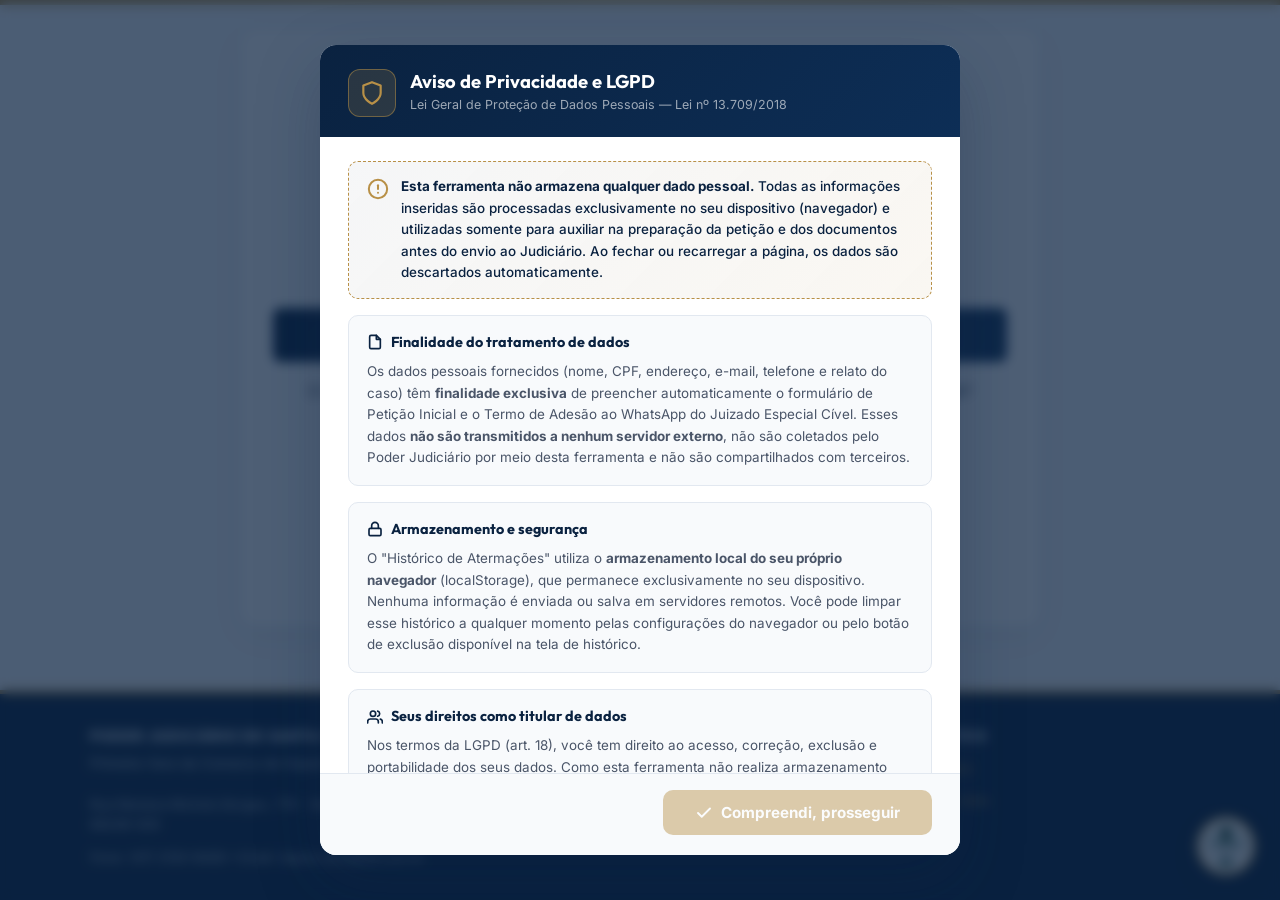
==== commit 9148248a: "Add Comarca Itapoá" ====
--- a/index.html
+++ b/index.html
@@ -322,6 +322,7 @@
     <div class="app-footer-grid">
       <div class="footer-col">
         <h4>Poder Judiciário de Santa Catarina</h4>
+        <div style="margin-top: -6px; margin-bottom: 8px; font-weight: 500; font-size: 13.5px; opacity: 0.95;">Primeira Vara da Comarca de Itapoá</div>
         <p>Rua Mariana Michels Borges, 776 - Bairro: Itapema do Norte - CEP: 89249-000</p>
         <p>Fone: (47) 3130-8408 • Email: itapoa.vara1@tjsc.jus.br</p>
       </div>
--- a/style.css
+++ b/style.css
@@ -1016,4 +1016,39 @@
 }
 .main-page-illustration:hover {
     transform: scale(1.03) translateY(-2px);
+}
+
+/* ==========================================
+   AJUSTE DE TÍTULOS COM BOTÕES DE AJUDA
+   Garante fundo total e centralização do texto
+   ========================================== */
+.info-header {
+  display: block !important;
+  position: relative;
+  margin-bottom: 20px !important;
+}
+
+.info-header .title {
+  width: 100% !important;
+  margin: 0 !important;
+  text-align: center;
+}
+
+.info-header .help-popup-container {
+  position: absolute !important;
+  right: 14px;
+  top: 50%;
+  transform: translateY(-50%);
+}
+
+.info-header .btn-help-icon {
+  background-color: rgba(255, 255, 255, 0.15) !important;
+  border-color: rgba(255, 255, 255, 0.4) !important;
+  color: white !important;
+}
+
+.info-header .btn-help-icon:hover {
+  background-color: white !important;
+  color: var(--color-primary) !important;
+  border-color: white !important;
 }
